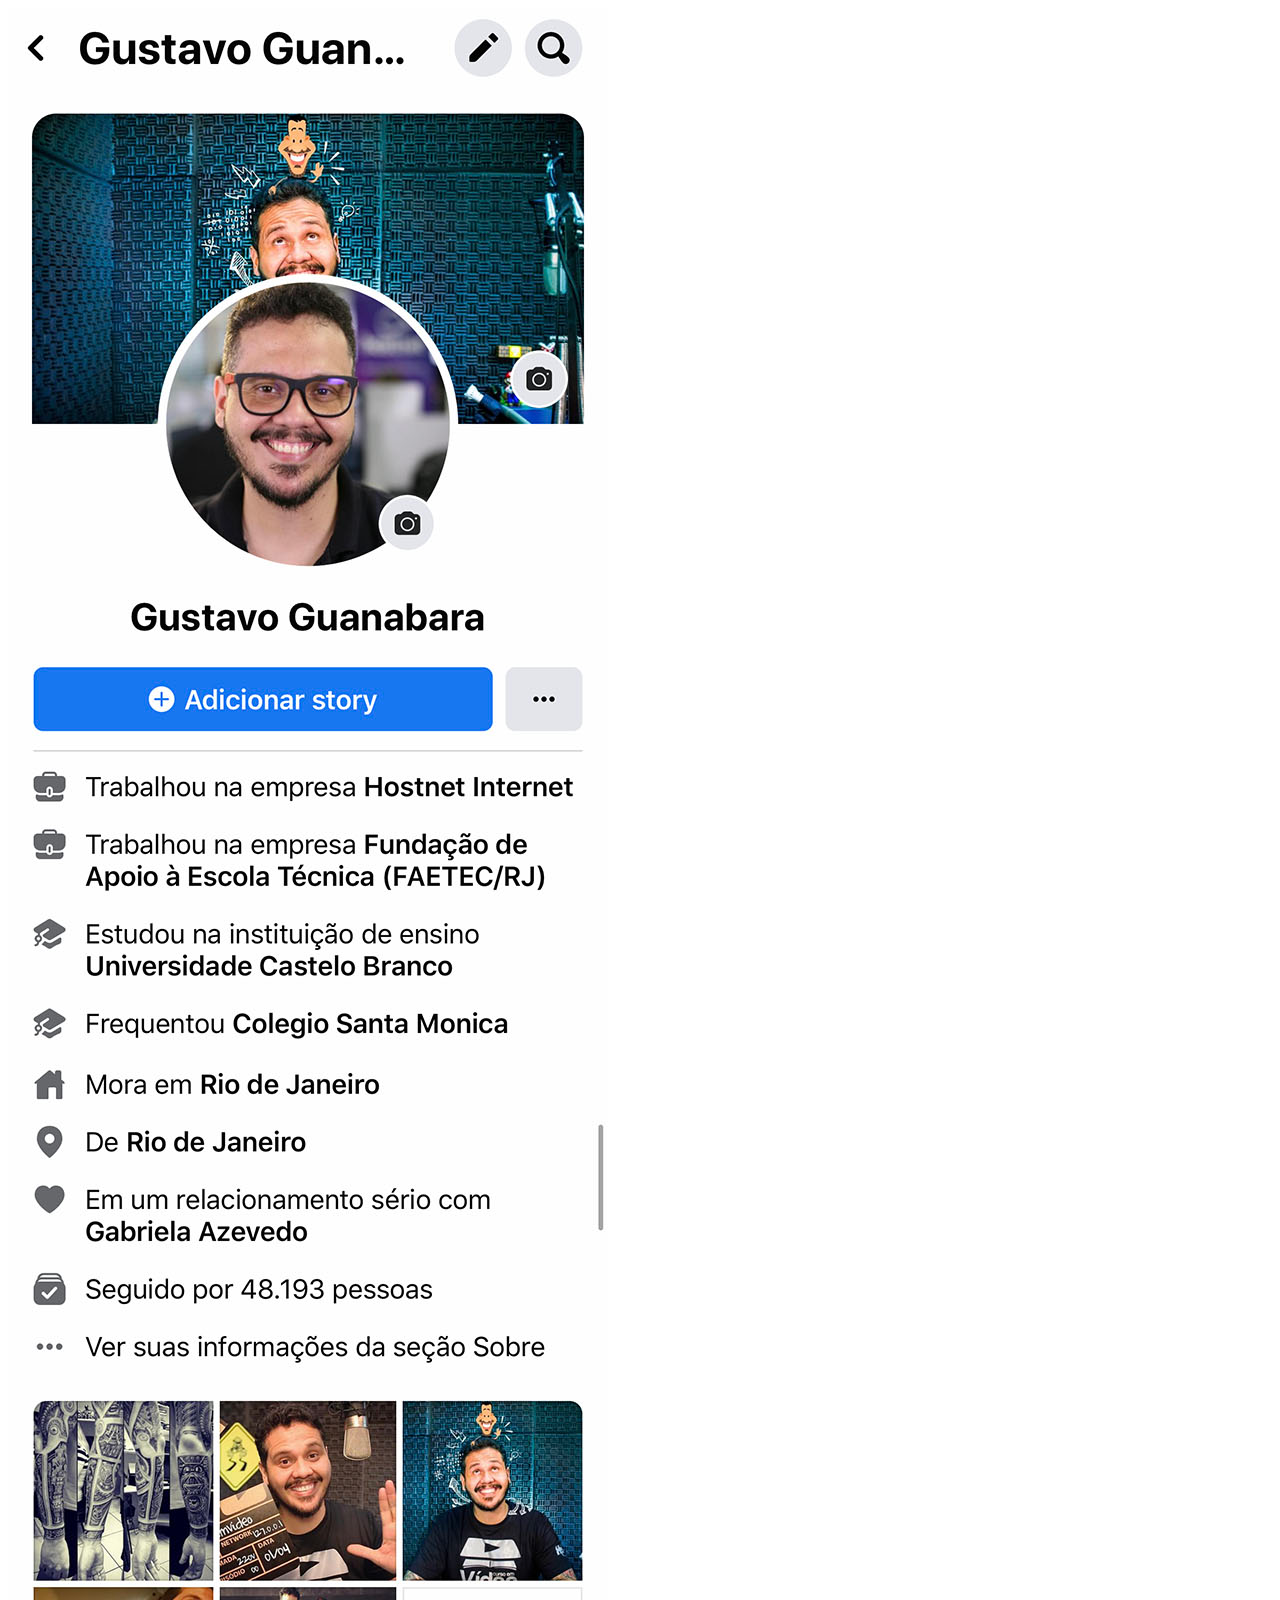
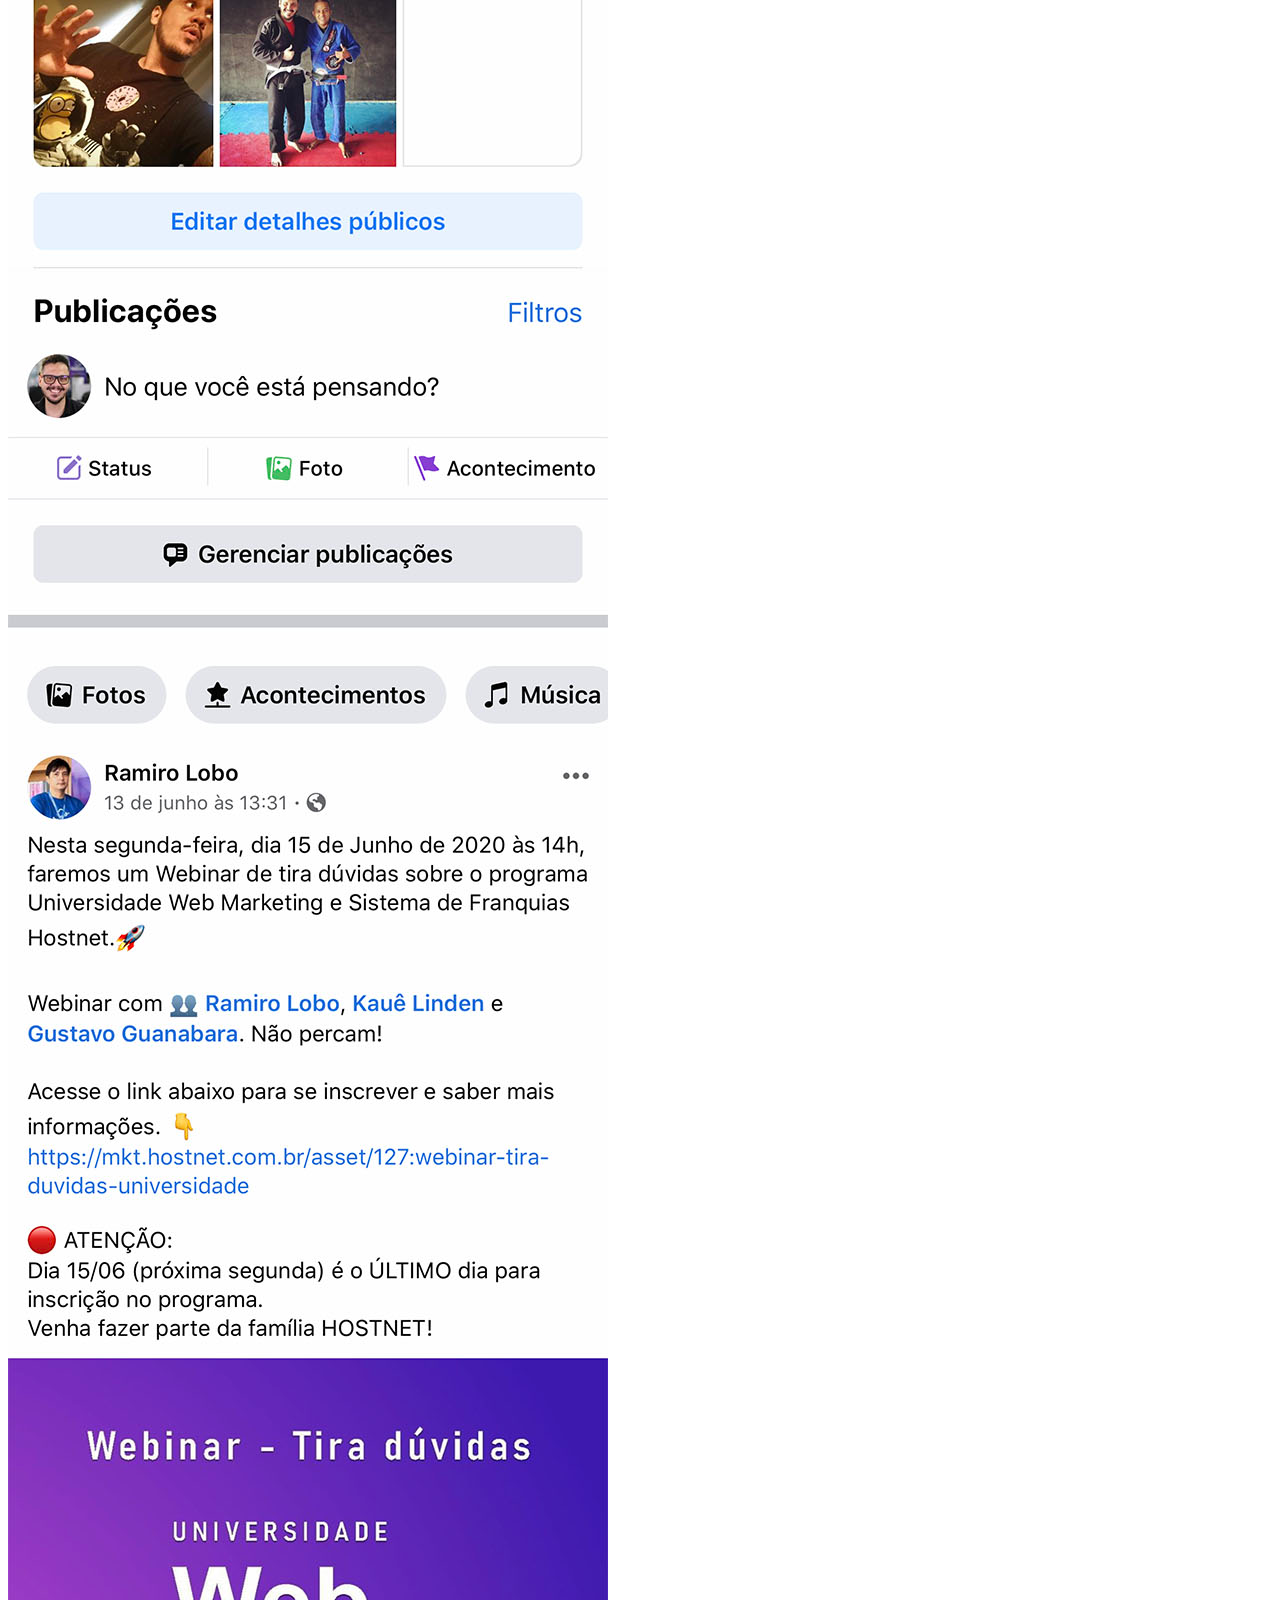
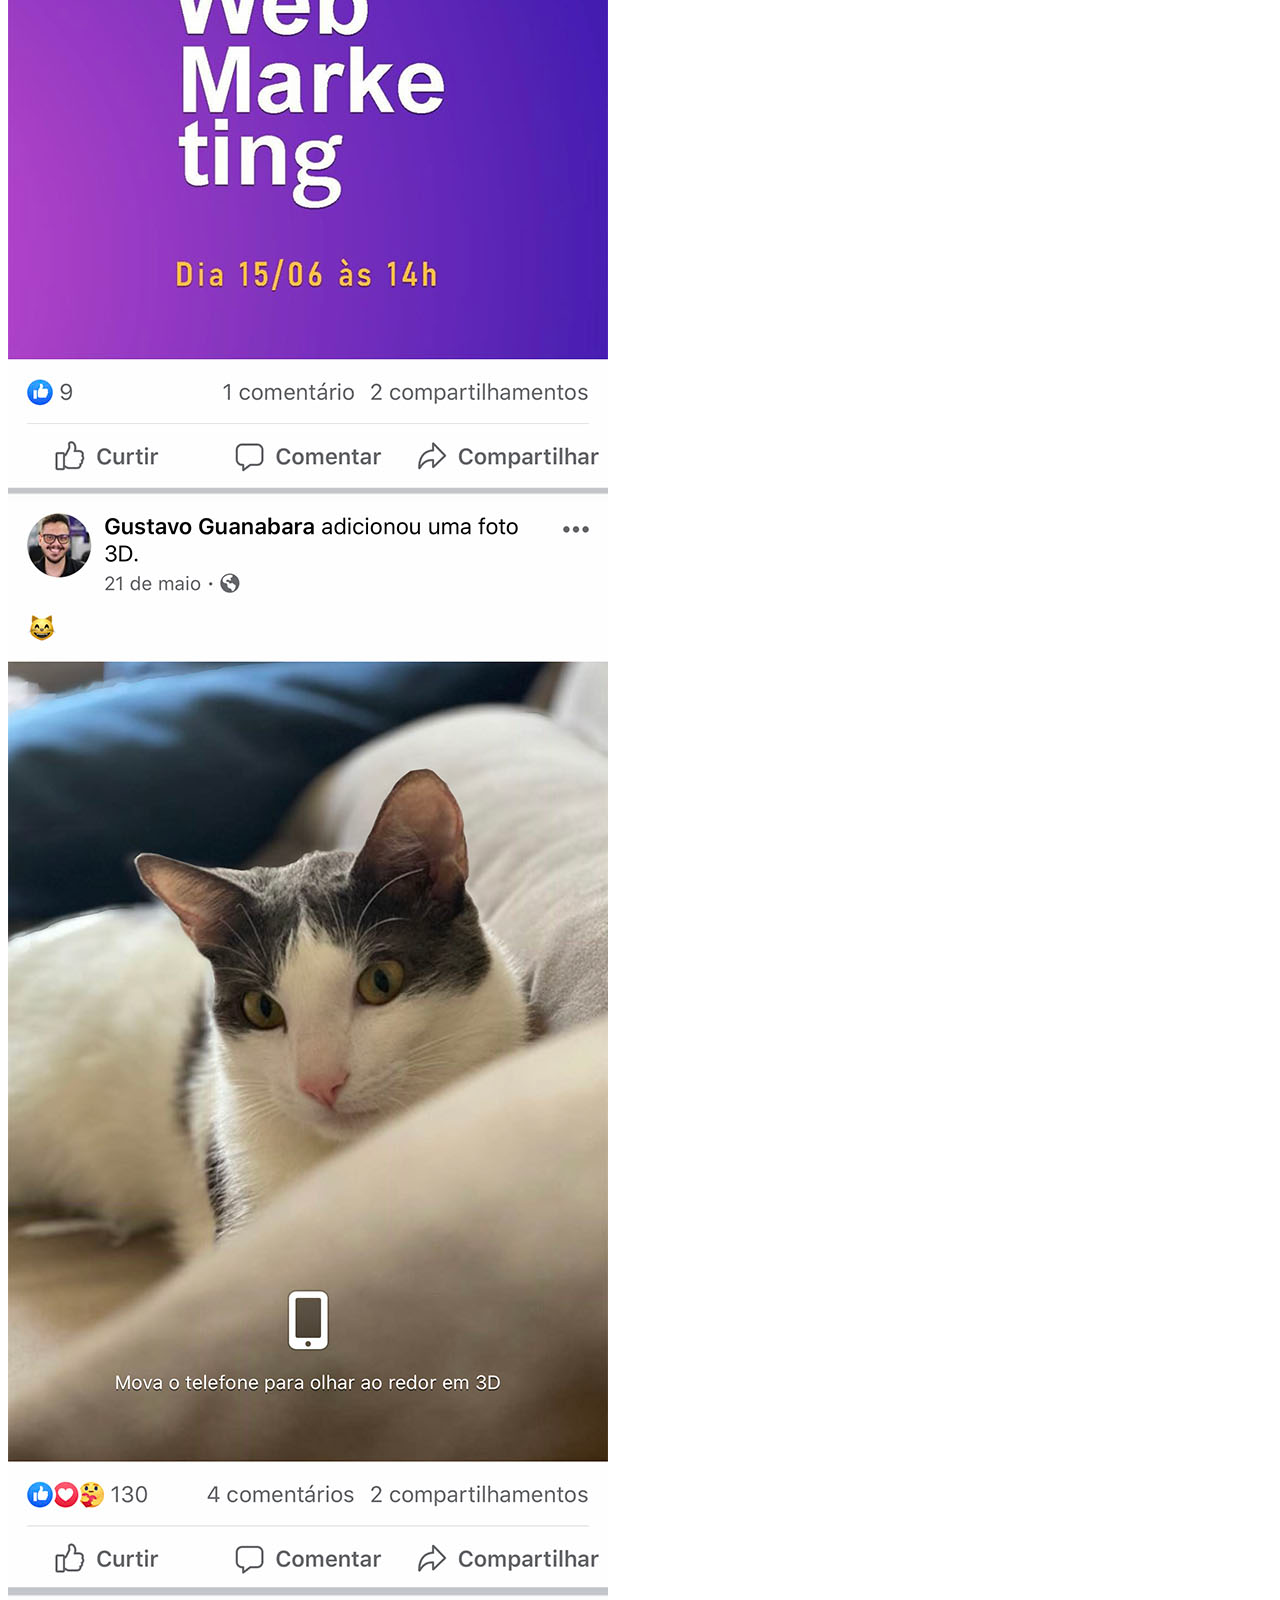
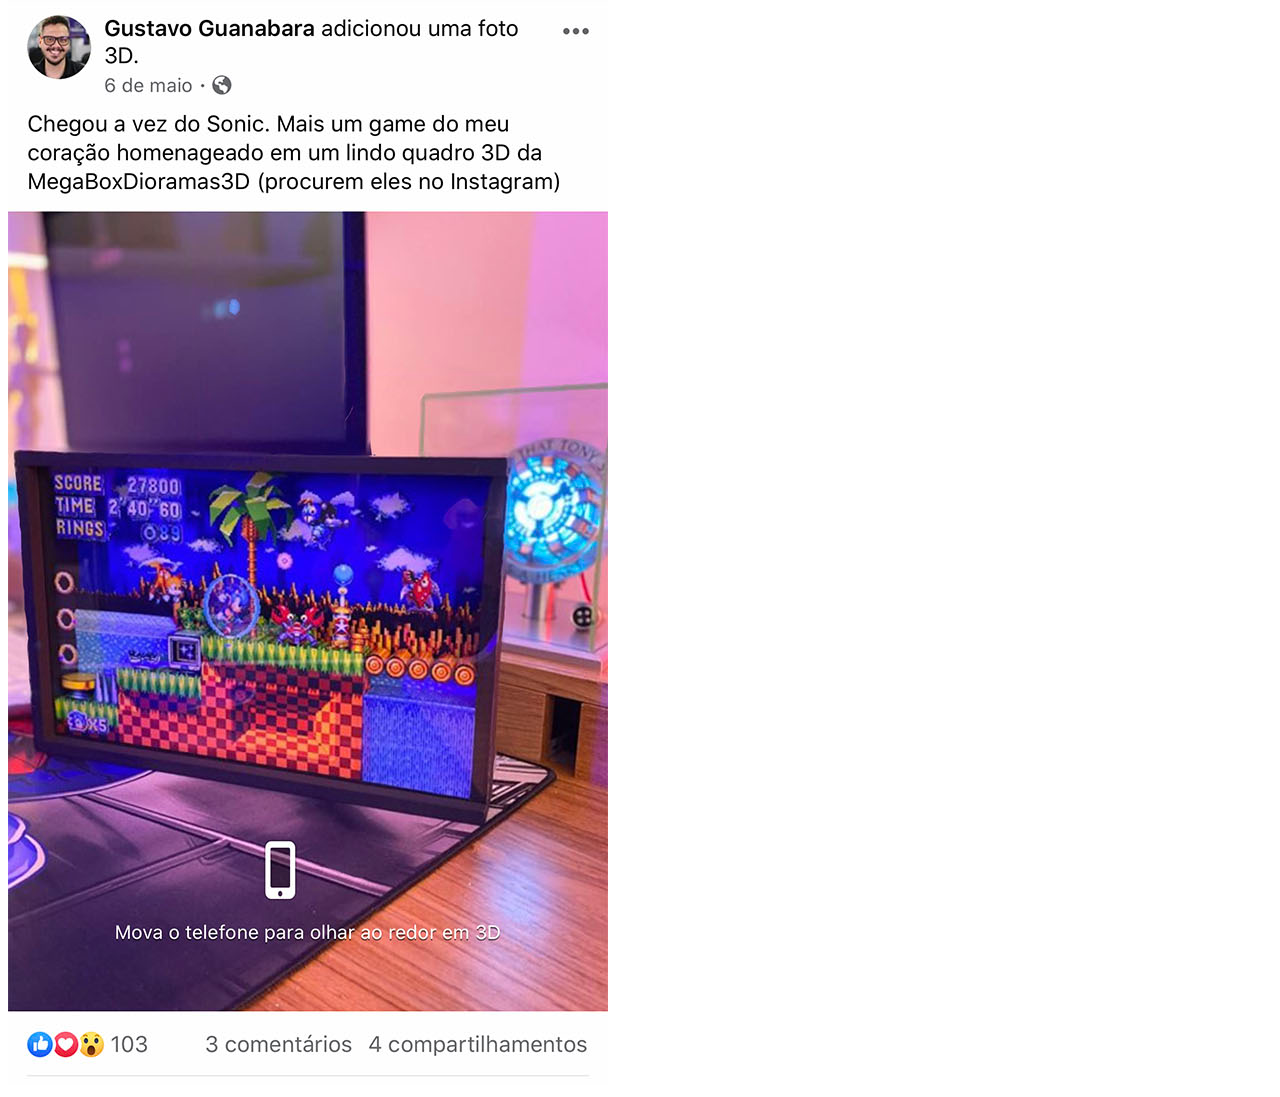
==== facebook.html @ 7081a8ac "atualizando meu projeto social" ====
<!DOCTYPE html>
<html lang="pt-br">
<head>
    <meta charset="UTF-8">
    <meta name="viewport" content="width=device-width, initial-scale=1.0">
    <title>Facebook</title>
</head>
<body>
    <img src="imagens/tela-facebook.jpg" alt="Facebook">
</body>
</html>
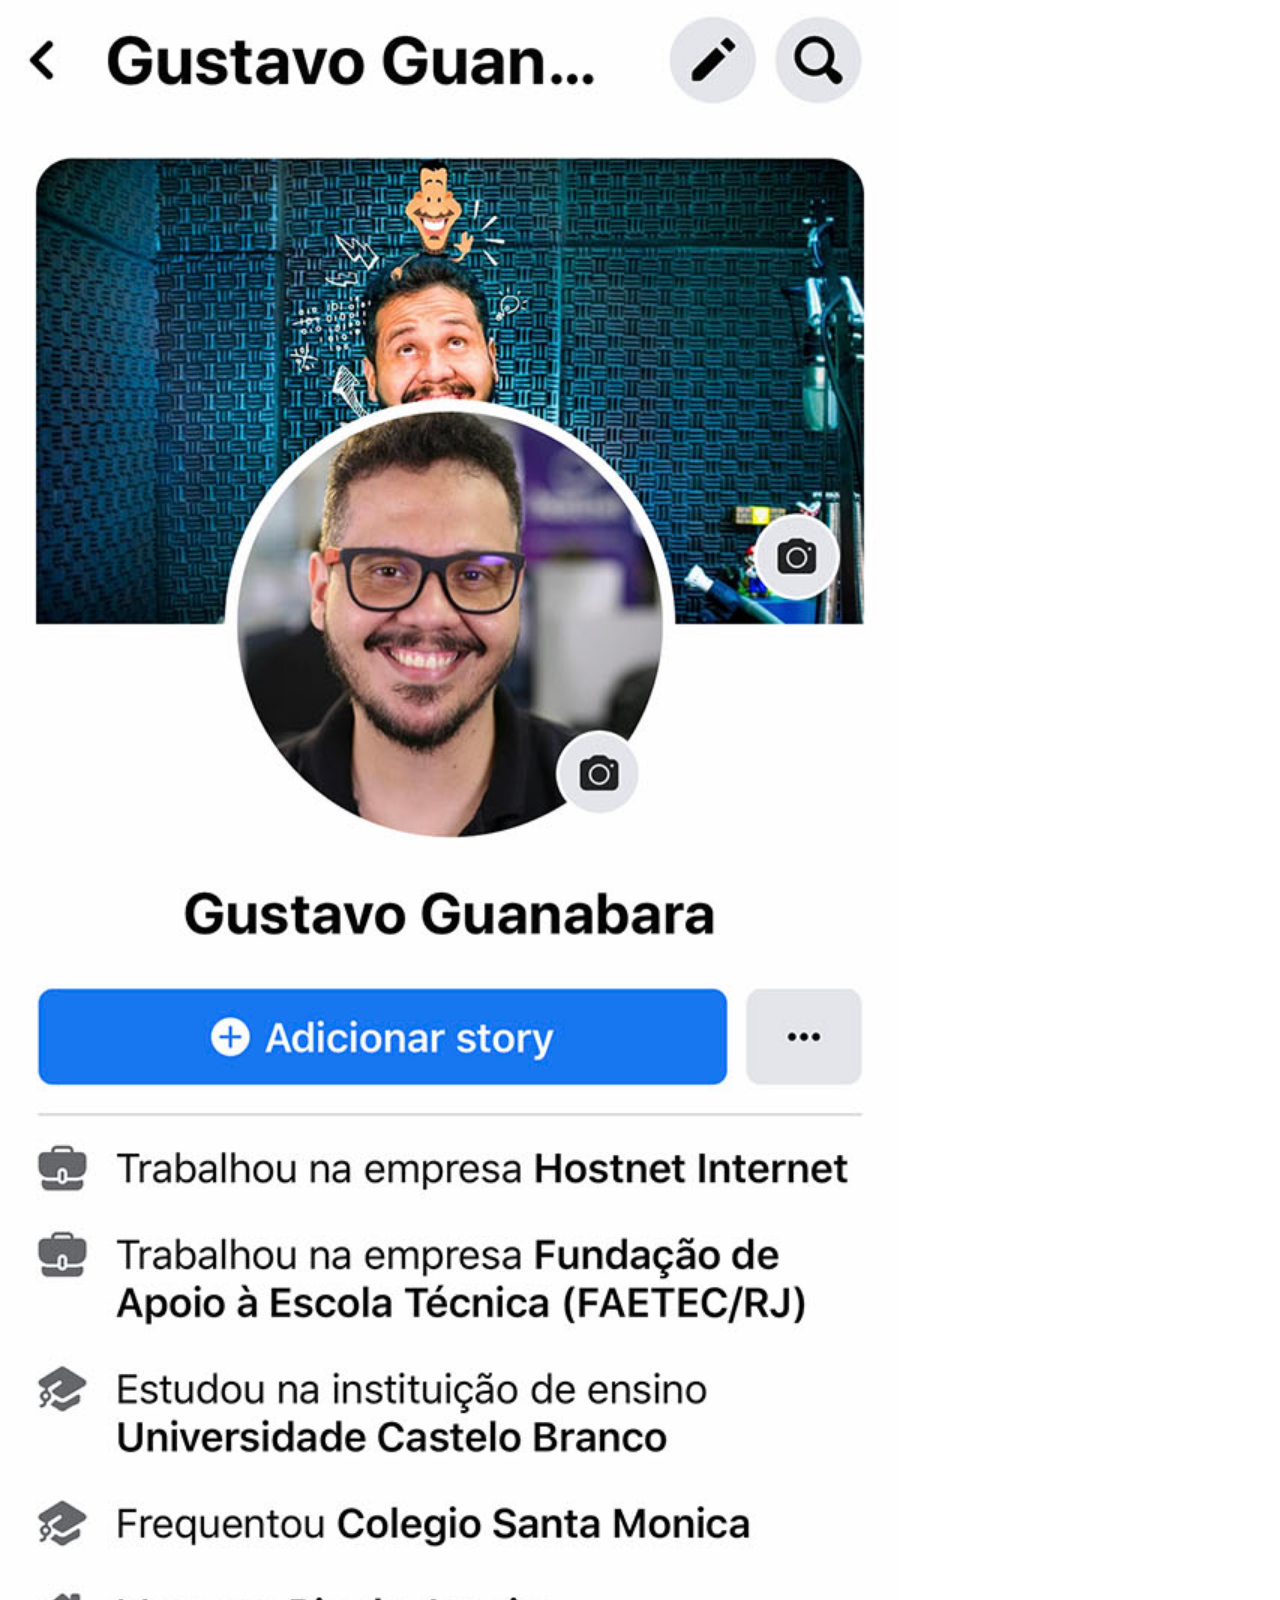
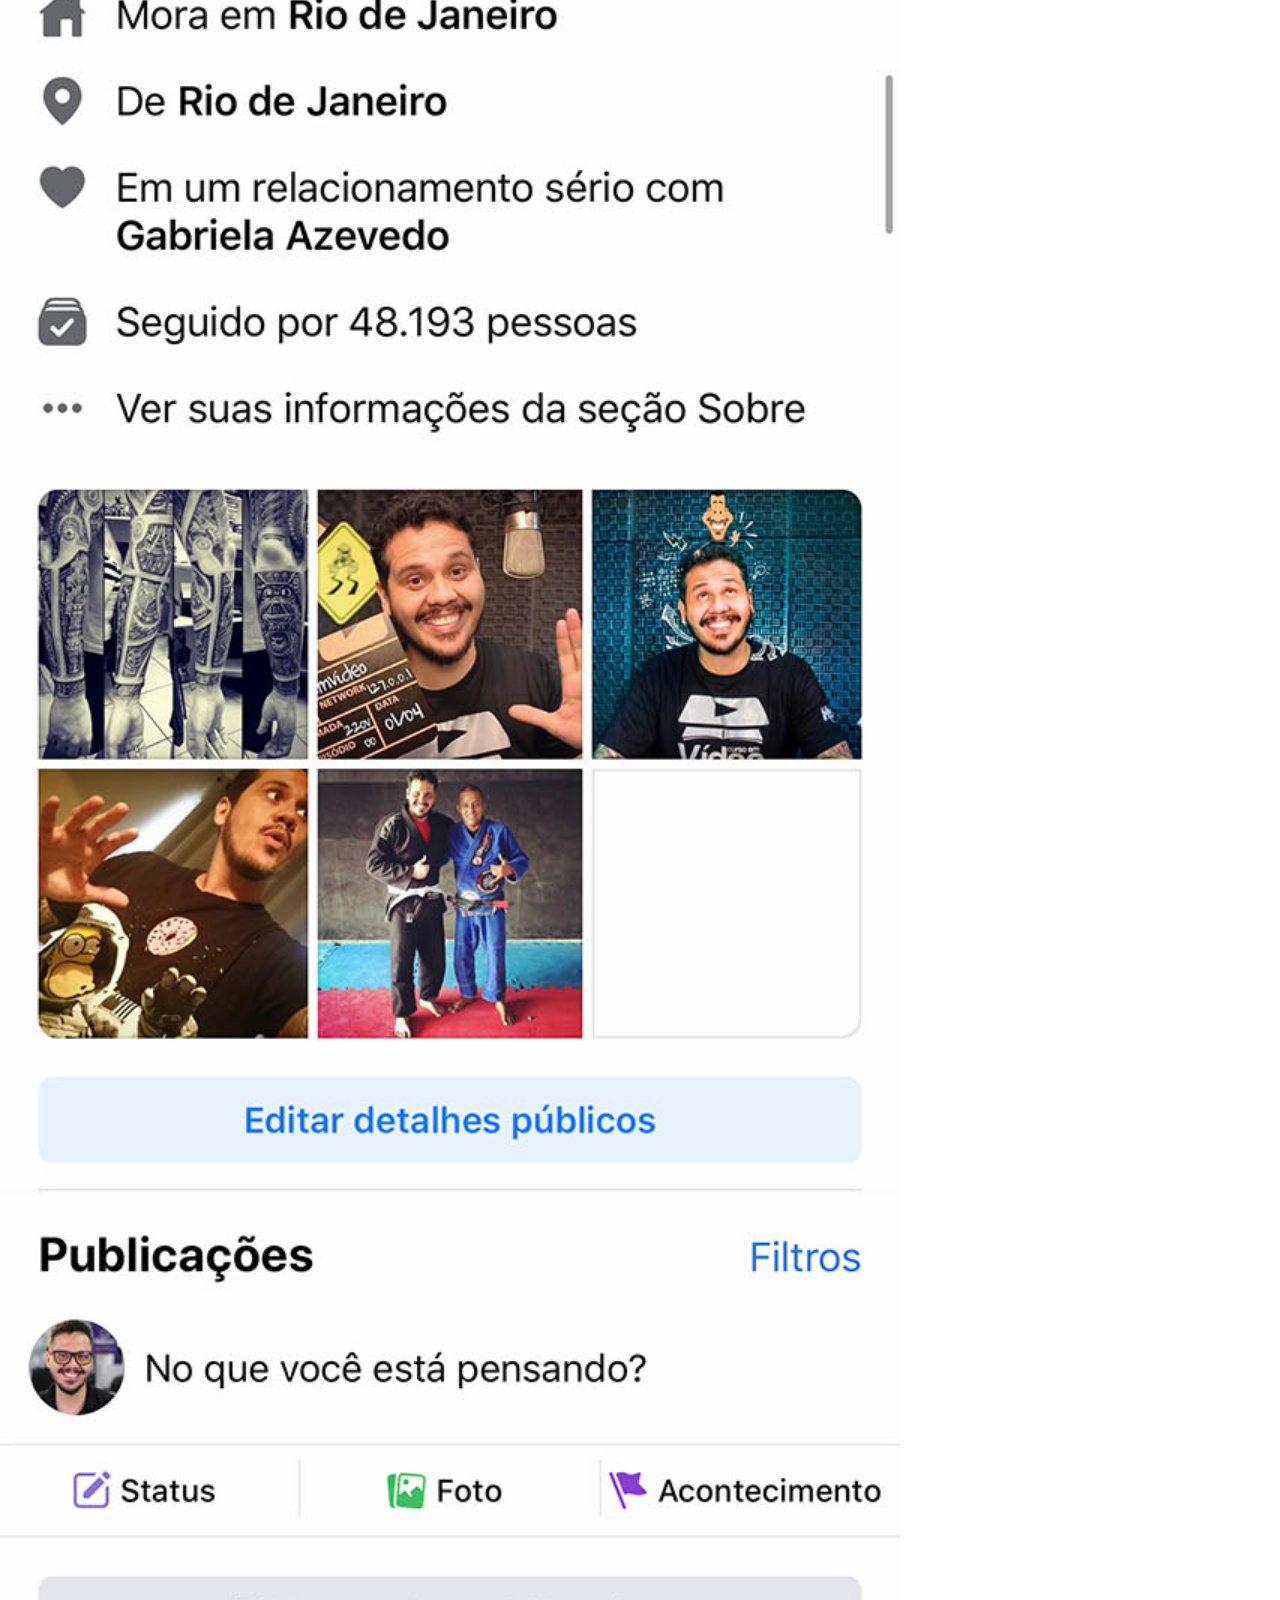
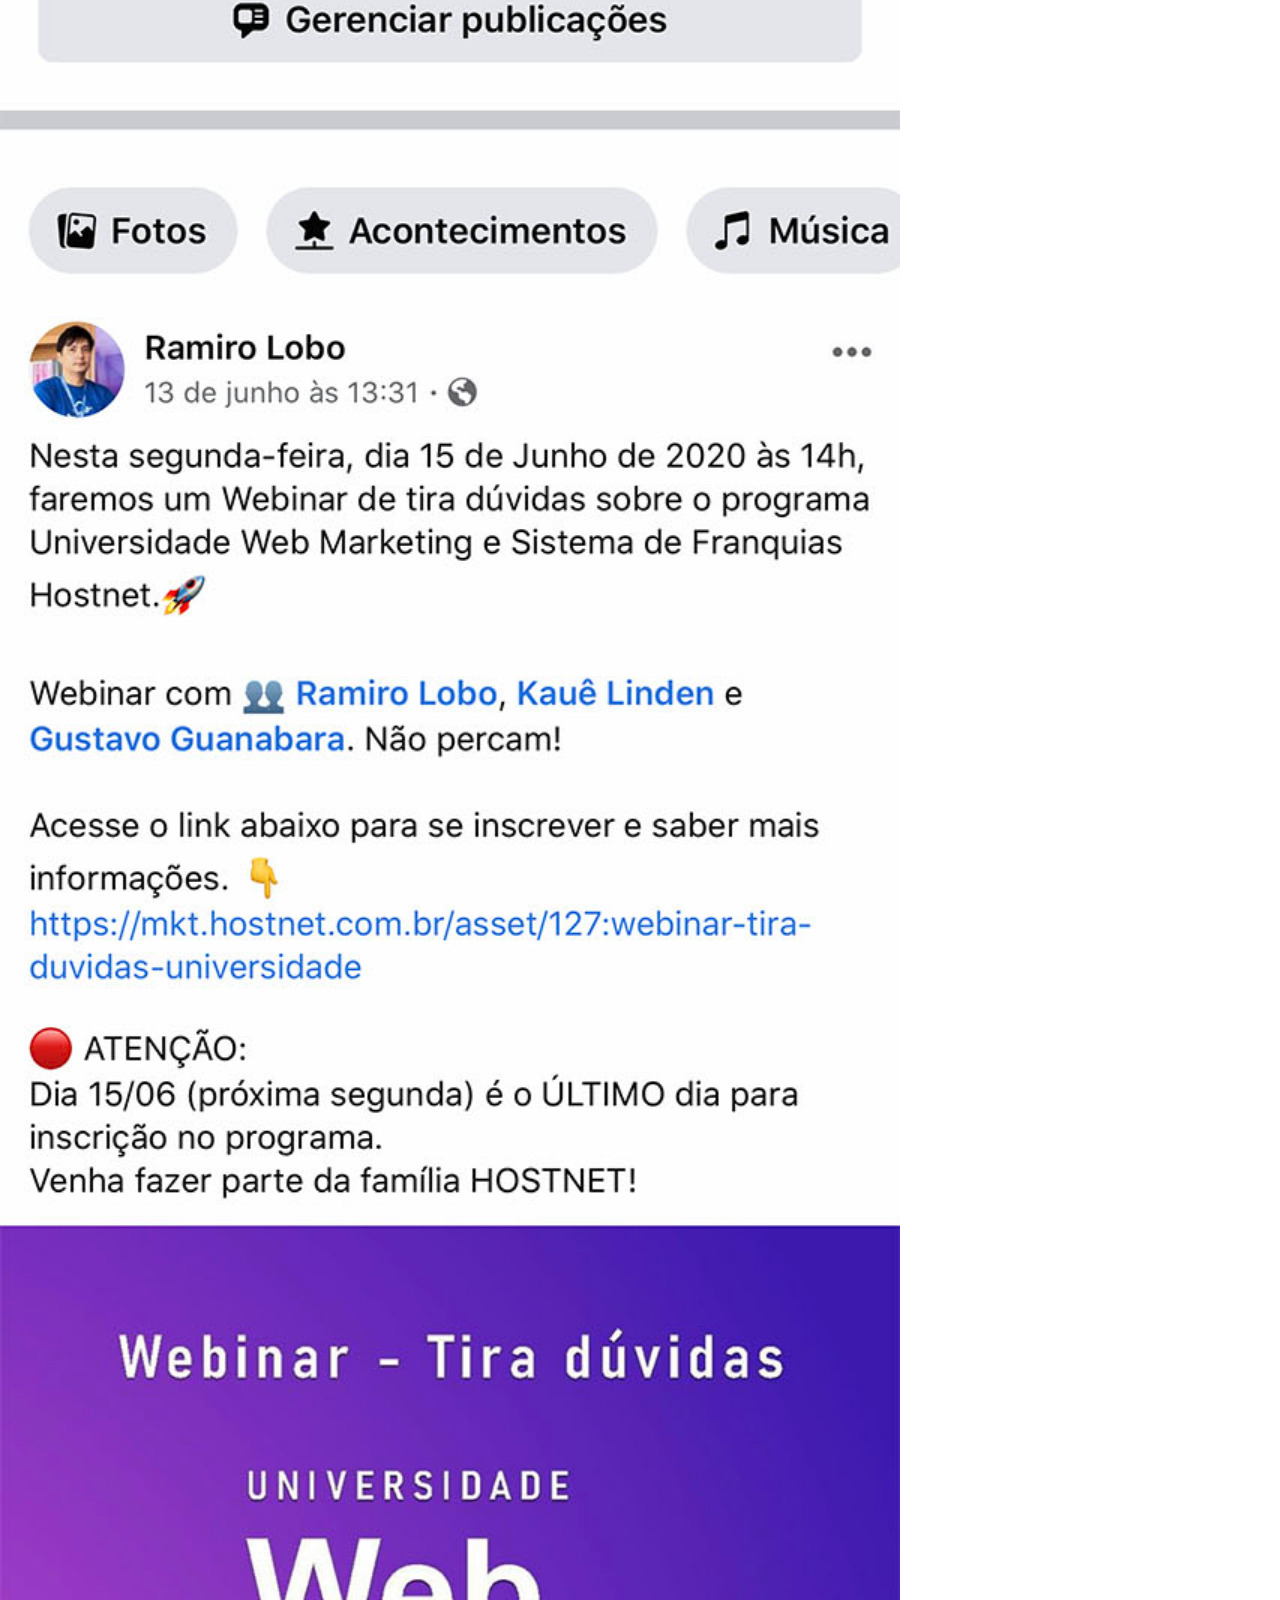
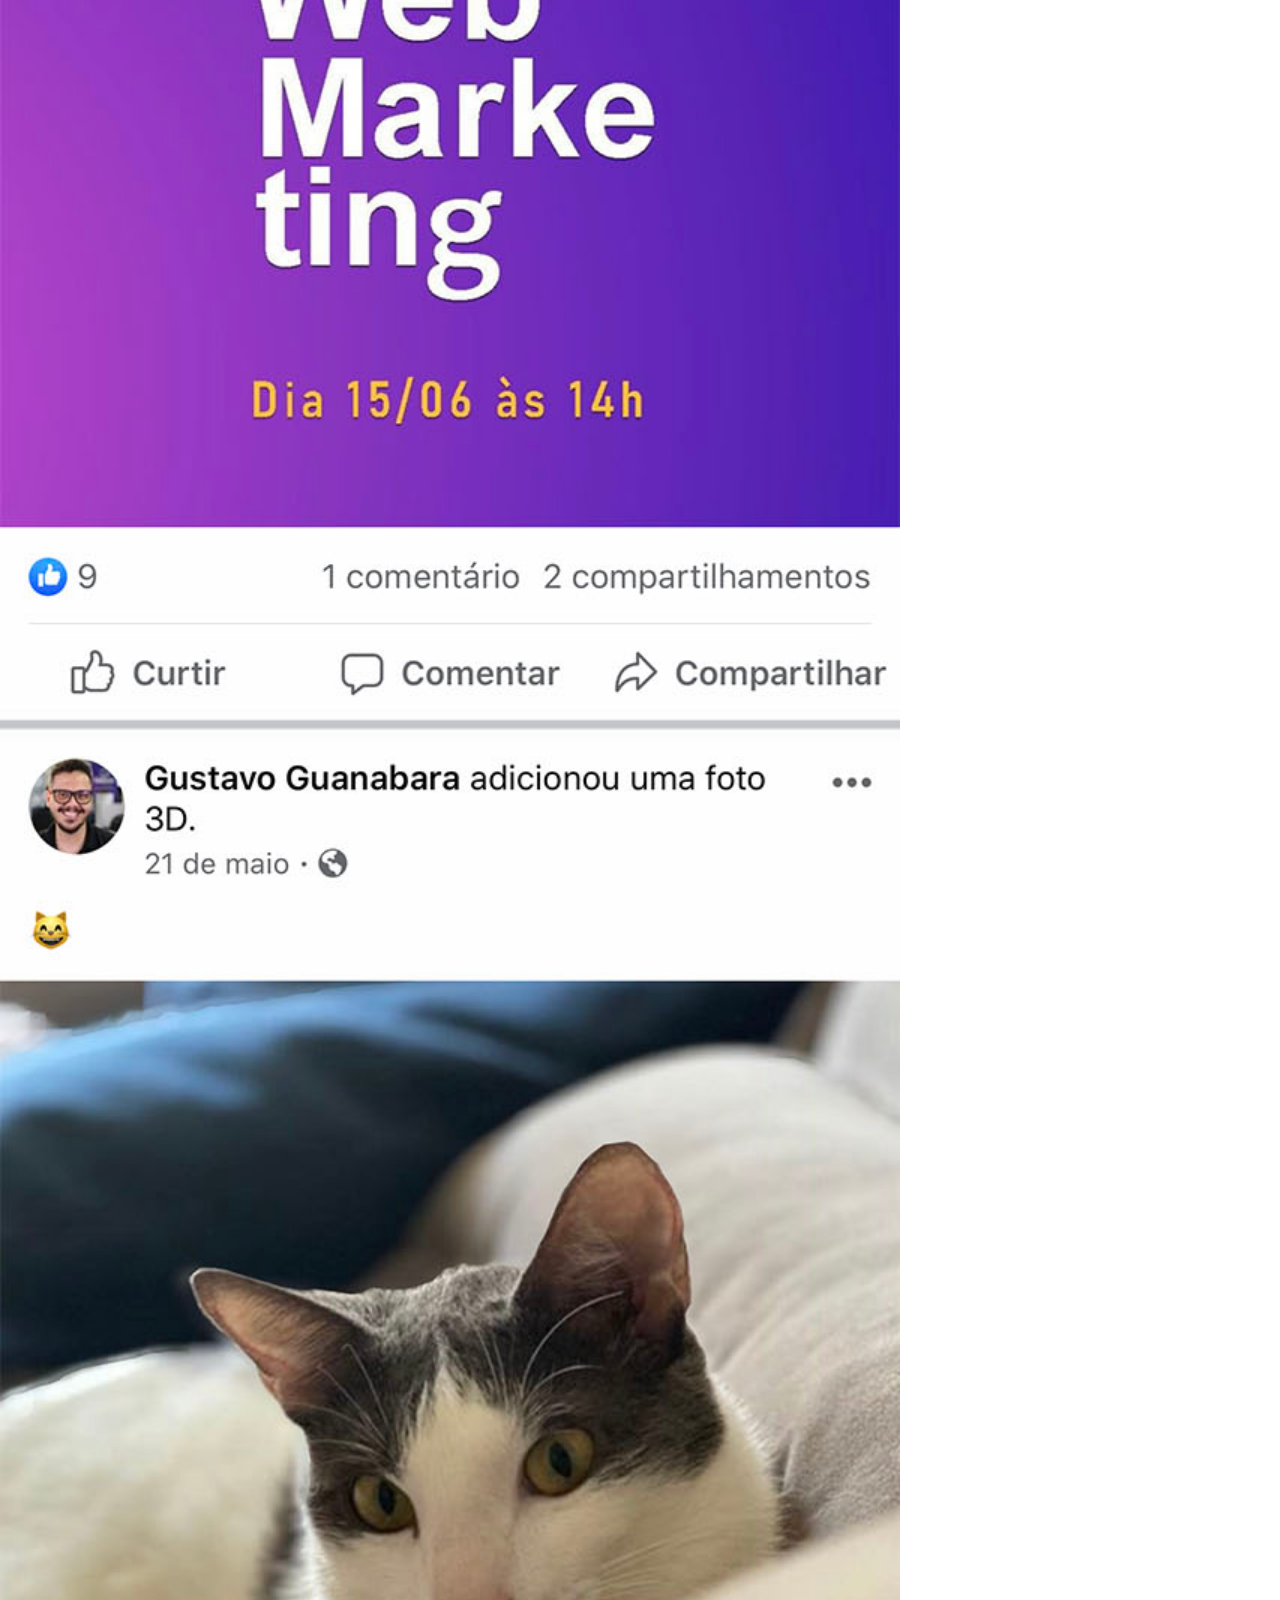
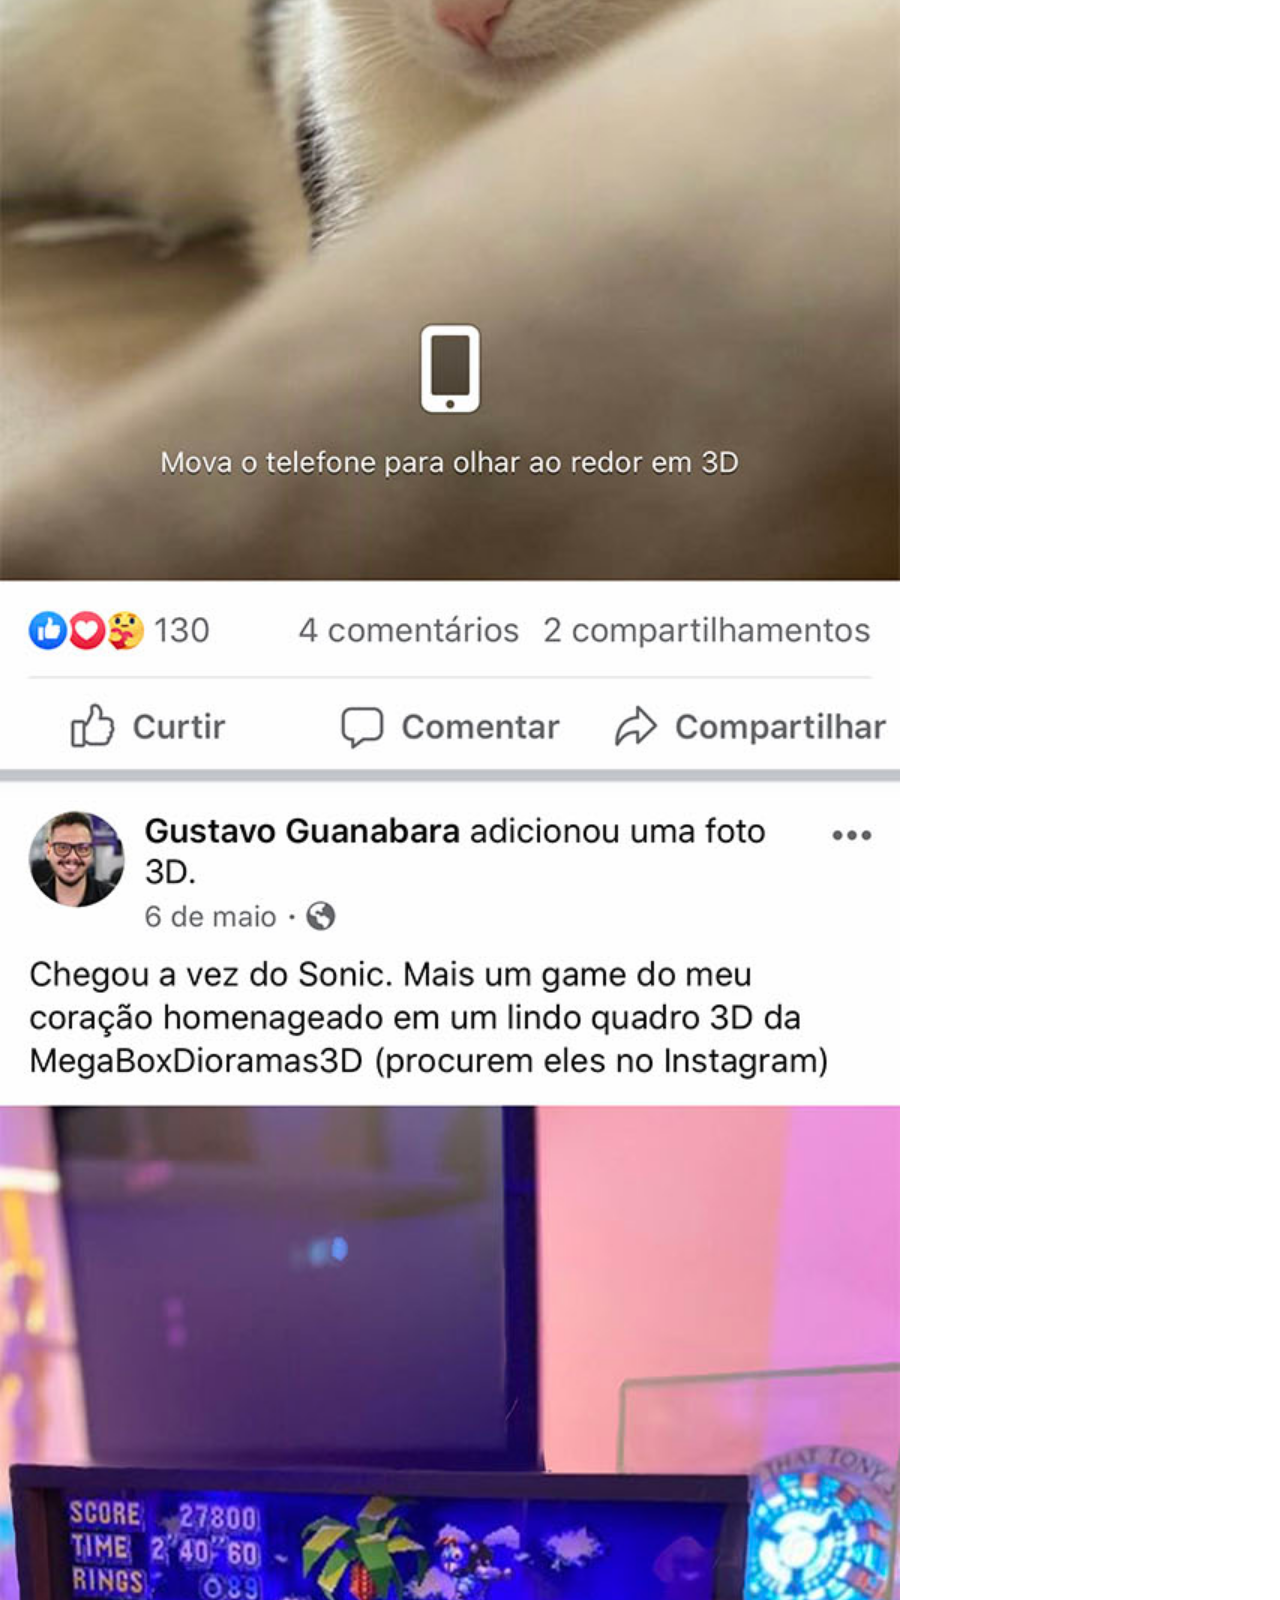
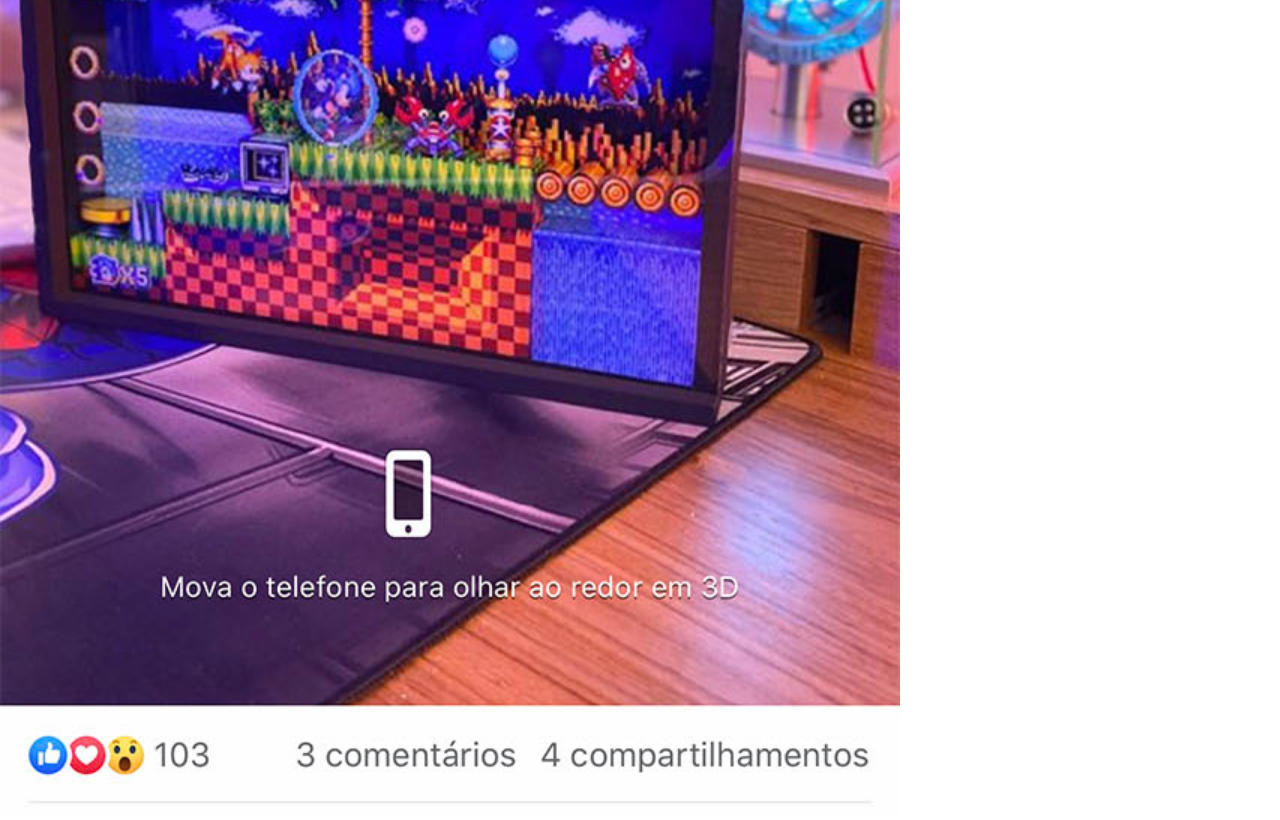
==== commit 0a81651f: "Alterando sessão de estilos" ====
--- a/facebook.html
+++ b/facebook.html
@@ -4,6 +4,7 @@
     <meta charset="UTF-8">
     <meta name="viewport" content="width=device-width, initial-scale=1.0">
     <title>Facebook</title>
+    <link rel="stylesheet" href="estilo/social.css">
 </head>
 <body>
     <img src="imagens/tela-facebook.jpg" alt="Facebook">
--- a/estilo/social.css
+++ b/estilo/social.css
@@ -0,0 +1,30 @@
+@charset "UTF-8";
+
+        * {
+            margin: 0px;
+            padding: 0px;
+            font-family: Arial, Helvetica, sans-serif;
+        }
+
+        ::-webkit-scrollbar {
+            width: 0px;
+            height: 0px;
+        }
+
+        img {
+            width: 100vh;
+        }
+
+        a {
+            display: block;
+            background-color: darkred;
+            color: white;
+            padding: 20px;
+            text-align: center;
+            font-weight: bolder;
+            text-decoration: none;
+        }
+
+        a:hover {
+            background-color: red;
+        }
